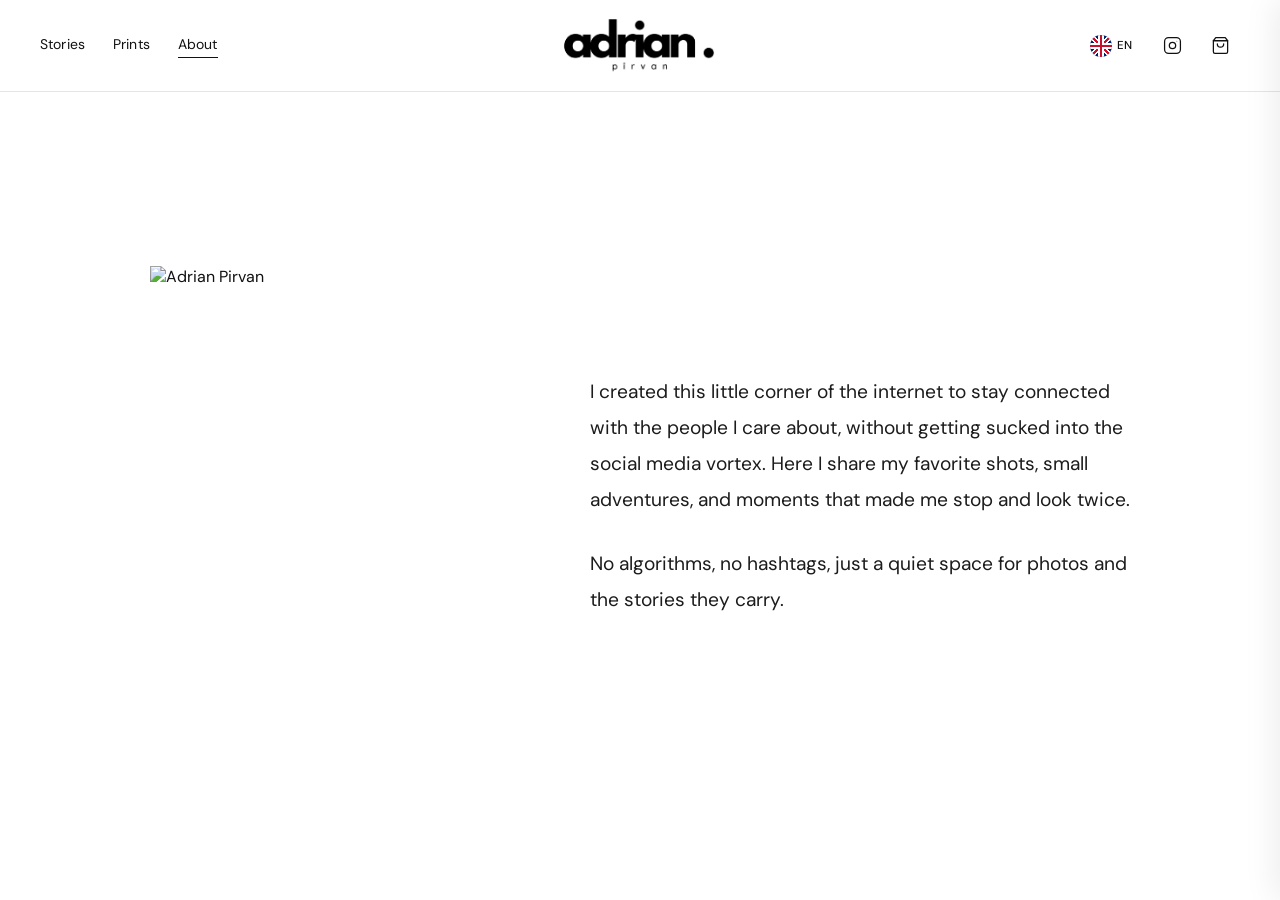
==== about.html @ 4e456046 "Initial commit" ====
<!DOCTYPE html>
<html lang="en">
<head>
  <meta charset="UTF-8">
  <meta name="viewport" content="width=device-width, initial-scale=1.0">
  <title data-i18n="title.about">About — adrianpirvan.com</title>
  <meta name="description" content="Adrian Pirvan — photographer. A quiet space for photos and the stories they carry.">
  <link rel="preconnect" href="https://fonts.googleapis.com">
  <link rel="preconnect" href="https://fonts.gstatic.com" crossorigin>
  <link href="https://fonts.googleapis.com/css2?family=Playfair+Display:ital,wght@0,400;0,600;0,700;1,400&family=DM+Sans:opsz,wght@9..40,300;9..40,400;9..40,500&display=swap" rel="stylesheet">
  <link rel="icon" type="image/svg+xml" href="favicon.svg">
  <link rel="icon" type="image/png" sizes="32x32" href="favicon-32.png">
  <link rel="apple-touch-icon" sizes="180x180" href="favicon-180.png">
  <link rel="stylesheet" href="css/main.css">
  <link rel="stylesheet" href="css/nav.css">
</head>
<body>

<!-- ===== NAVBAR ===== -->
<nav class="navbar" role="navigation" aria-label="Main navigation">
  <div class="nav-left">
    <a href="index.html" class="nav-link" data-i18n="nav.stories">Stories</a>
    <a href="prints.html" class="nav-link" data-i18n="nav.prints">Prints</a>
    <a href="about.html" class="nav-link active" data-i18n="nav.about">About</a>
<button class="hamburger-btn" id="hamburger-btn" aria-label="Open menu" aria-expanded="false">
      <span></span><span></span><span></span>
    </button>
  </div>

  <a href="index.html" class="nav-logo" aria-label="adrian. pirvan — home">
    <img src="assets/images/Logo/logo.png" alt="adrian. pirvan" class="logo-img">
  </a>

  <div class="nav-right">
    <button class="lang-btn" id="lang-btn" aria-label="Switch language">
      <img class="lang-flag" id="lang-flag" src="assets/images/flag-en.svg" alt="EN">
      <span class="lang-code" id="lang-code">EN</span>
    </button>
    <a href="https://www.instagram.com/adipirvan/" class="nav-icon-btn" target="_blank" rel="noopener noreferrer" aria-label="Follow on Instagram">
      <svg width="19" height="19" viewBox="0 0 24 24" fill="none" stroke="currentColor" stroke-width="1.6" stroke-linecap="round" stroke-linejoin="round" aria-hidden="true">
        <rect x="2" y="2" width="20" height="20" rx="5" ry="5"/>
        <circle cx="12" cy="12" r="4"/>
        <circle cx="17.5" cy="6.5" r="0.6" fill="currentColor" stroke="none"/>
      </svg>
    </a>
    <button class="nav-icon-btn" onclick="toggleCart()" aria-label="Open cart">
      <svg width="19" height="19" viewBox="0 0 24 24" fill="none" stroke="currentColor" stroke-width="1.6" stroke-linecap="round" stroke-linejoin="round" aria-hidden="true">
        <path d="M6 2L3 6v14a2 2 0 002 2h14a2 2 0 002-2V6l-3-4z"/>
        <line x1="3" y1="6" x2="21" y2="6"/>
        <path d="M16 10a4 4 0 01-8 0"/>
      </svg>
      <span class="cart-count" id="cart-count" aria-live="polite">0</span>
    </button>
  </div>
</nav>

<!-- ===== MOBILE MENU ===== -->
<div class="mobile-menu" id="mobile-menu">
  <a href="index.html" class="mobile-nav-link" data-i18n="nav.stories">Stories</a>
  <a href="prints.html" class="mobile-nav-link" data-i18n="nav.prints">Prints</a>
  <a href="about.html" class="mobile-nav-link active" data-i18n="nav.about">About</a>
</div>

<!-- ===== CART OVERLAY ===== -->
<div class="cart-overlay" id="cart-overlay" aria-hidden="true"></div>

<!-- ===== CART SIDEBAR ===== -->
<aside class="cart-sidebar" id="cart-sidebar" role="dialog" aria-label="Shopping cart" aria-modal="true">
  <div class="cart-header">
    <h2 data-i18n="cart.title">Your Cart</h2>
    <button class="cart-close-btn" onclick="closeCart()" aria-label="Close cart">
      <svg width="18" height="18" viewBox="0 0 24 24" fill="none" stroke="currentColor" stroke-width="1.8" stroke-linecap="round">
        <line x1="18" y1="6" x2="6" y2="18"/>
        <line x1="6" y1="6" x2="18" y2="18"/>
      </svg>
    </button>
  </div>
  <div class="cart-items" id="cart-items">
    <p class="cart-empty" data-i18n="cart.empty">Your cart is empty</p>
  </div>
  <div class="cart-footer">
    <div class="cart-total-row">
      <span class="cart-total-label" data-i18n="cart.total">Total</span>
      <span class="cart-total-amount" id="cart-total-amount">€0.00</span>
    </div>
    <button class="btn-checkout" data-i18n="cart.checkout">Proceed to Checkout</button>
  </div>
</aside>

<!-- ===== ABOUT SECTION ===== -->
<main class="about-page">
  <div class="about-container">
    <img
      class="about-photo"
      src="https://picsum.photos/600/750?random=17"
      alt="Adrian Pirvan"
    >
    <div class="about-text">
      <p data-i18n="about.p1">I created this little corner of the internet to stay connected with the people I care about, without getting sucked into the social media vortex. Here I share my favorite shots, small adventures, and moments that made me stop and look twice.</p>
      <p data-i18n="about.p2">No algorithms, no hashtags, just a quiet space for photos and the stories they carry.</p>
    </div>
  </div>
</main>

<script src="js/i18n.js"></script>
<script src="js/cart.js"></script>
<script src="js/nav.js"></script>
</body>
</html>
---- css/main.css ----
/* ============================================
   MAIN.CSS — Global styles & page layouts
   ============================================ */

*, *::before, *::after {
  box-sizing: border-box;
  margin: 0;
  padding: 0;
}

:root {
  --black: #111111;
  --white: #ffffff;
  --gray-light: #f7f7f5;
  --gray-medium: #8a8a8a;
  --gray-border: #e5e5e5;
  --charcoal: #1a1a1a;
  --font-serif: 'Playfair Display', Georgia, serif;
  --font-sans: 'DM Sans', system-ui, sans-serif;
  --nav-height: 92px;
  --content-max: 860px;
}

html {
  font-size: 16px;
  -webkit-font-smoothing: antialiased;
  -moz-osx-font-smoothing: grayscale;
}

body {
  font-family: var(--font-sans);
  color: var(--black);
  background: var(--white);
  padding-top: var(--nav-height);
}

a {
  color: inherit;
  text-decoration: none;
}

img {
  display: block;
  max-width: 100%;
}

/* ============================================
   STORIES PAGE
   ============================================ */

.stories-page {
  padding-bottom: 80px;
}

.post {
  padding-top: 80px;
}

.post-meta {
  text-align: center;
  font-size: 0.7rem;
  letter-spacing: 0.1em;
  text-transform: uppercase;
  color: var(--gray-medium);
  margin-bottom: 22px;
  font-weight: 700;
}

.post-title {
  font-family: var(--font-serif);
  font-size: clamp(1.8rem, 3.2vw, 2.6rem);
  font-weight: 700;
  text-align: center;
  line-height: 1.15;
  max-width: 860px;
  margin: 0 auto 32px;
  padding: 0 32px;
  letter-spacing: -0.015em;
}

.post-body {
  text-align: center;
  max-width: var(--content-max);
  margin: 0 auto 64px;
  padding: 0 32px;
  font-size: 1.0625rem;
  line-height: 1.82;
  color: #2c2c2c;
}

.post-body p + p {
  margin-top: 0.75em;
}

.post-body a {
  border-bottom: 1px solid var(--gray-medium);
  transition: border-color 0.2s;
}

.post-body a:hover {
  border-bottom-color: var(--black);
}

/* ============================================
   ABOUT PAGE
   ============================================ */

.about-page {
  min-height: calc(100vh - var(--nav-height));
  display: flex;
  align-items: center;
}

.about-container {
  display: flex;
  align-items: center;
  gap: 80px;
  max-width: 1100px;
  margin: 0 auto;
  padding: 80px 60px;
  width: 100%;
}

.about-photo {
  flex: 0 0 360px;
  width: 360px;
  height: 460px;
  object-fit: cover;
  object-position: center top;
}

.about-text {
  flex: 1;
}

.about-text p {
  font-size: 1.2rem;
  line-height: 1.88;
  color: #1c1c1c;
  margin-bottom: 28px;
}

.about-text p:last-child {
  margin-bottom: 0;
}

/* ============================================
   UNDER CONSTRUCTION OVERLAY
   ============================================ */

.uc-overlay {
  position: fixed;
  top: var(--nav-height);
  left: 0;
  right: 0;
  bottom: 0;
  background: rgba(0, 0, 0, 0.91);
  z-index: 1999;
  display: flex;
  flex-direction: column;
  align-items: center;
  justify-content: center;
  gap: 16px;
  pointer-events: none;
}

.uc-overlay.hidden {
  display: none;
}

.uc-title {
  font-family: var(--font-serif);
  font-size: clamp(2.4rem, 6vw, 5rem);
  font-style: italic;
  font-weight: 400;
  color: #ffffff;
  letter-spacing: -0.02em;
}

.uc-sub {
  font-family: var(--font-sans);
  font-size: 0.72rem;
  font-weight: 500;
  letter-spacing: 0.15em;
  text-transform: uppercase;
  color: rgba(255, 255, 255, 0.45);
}

/* ============================================
   RESPONSIVE
   ============================================ */

@media (max-width: 900px) {
  .post-title {
    font-size: 2.2rem;
  }

  .about-container {
    flex-direction: column;
    padding: 60px 32px;
    gap: 44px;
    align-items: flex-start;
  }

  .about-photo {
    flex: none;
    width: 100%;
    max-width: 420px;
    height: 340px;
  }

  .about-text p {
    font-size: 1.05rem;
  }
}

@media (max-width: 600px) {
  :root {
    --nav-height: 68px;
  }

  .post {
    padding-top: 48px;
  }

  .post-title {
    font-size: 1.75rem;
    padding: 0 20px;
    margin-bottom: 20px;
  }

  .post-body {
    font-size: 0.9625rem;
    padding: 0 20px;
    margin-bottom: 40px;
    line-height: 1.75;
  }

  .about-container {
    padding: 36px 20px;
    gap: 32px;
  }

  .about-photo {
    height: 260px;
  }

  .about-text p {
    font-size: 0.9625rem;
    line-height: 1.75;
    margin-bottom: 20px;
  }

  .stories-page {
    padding-bottom: 56px;
  }
}
---- css/nav.css ----
/* ============================================
   NAV.CSS — Navbar & Cart Sidebar
   ============================================ */

/* ===== NAVBAR ===== */

.navbar {
  position: fixed;
  top: 0;
  left: 0;
  right: 0;
  height: var(--nav-height);
  background: var(--white);
  border-bottom: 1px solid var(--gray-border);
  display: grid;
  grid-template-columns: 1fr auto 1fr;
  align-items: center;
  padding: 0 40px;
  z-index: 1000;
}

.nav-left {
  display: flex;
  align-items: center;
  gap: 28px;
}

.nav-right {
  display: flex;
  align-items: center;
  gap: 8px;
  justify-content: flex-end;
}

/* Logo */
.nav-logo {
  text-align: center;
  text-decoration: none;
  line-height: 1;
  display: flex;
  flex-direction: column;
  align-items: center;
}

.logo-img {
  height: 82px;
  width: auto;
  display: block;
}

/* Nav links */
.nav-link {
  font-family: var(--font-sans);
  font-size: 0.875rem;
  font-weight: 400;
  color: var(--black);
  text-decoration: none;
  letter-spacing: 0.01em;
  position: relative;
  padding-bottom: 3px;
  white-space: nowrap;
}

.nav-link::after {
  content: '';
  position: absolute;
  bottom: -2px;
  left: 0;
  width: 0;
  height: 1px;
  background: var(--black);
  transition: width 0.25s ease;
}

.nav-link:hover::after,
.nav-link.active::after {
  width: 100%;
}

/* Language toggle */
.lang-btn {
  background: none;
  border: 1px solid transparent;
  cursor: pointer;
  display: flex;
  align-items: center;
  gap: 5px;
  padding: 0 10px;
  height: 40px;
  border-radius: 20px;
  font-family: var(--font-sans);
  font-size: 0.72rem;
  font-weight: 500;
  letter-spacing: 0.05em;
  color: var(--black);
  transition: border-color 0.2s;
  flex-shrink: 0;
}

.lang-btn:hover {
  border-color: var(--gray-border);
}

.lang-flag {
  width: 22px;
  height: 22px;
  display: block;
  flex-shrink: 0;
  border-radius: 50%;
  object-fit: cover;
}

/* Icon buttons */
.nav-icon-btn {
  background: none;
  border: 1px solid transparent;
  cursor: pointer;
  padding: 0;
  display: flex;
  align-items: center;
  justify-content: center;
  color: var(--black);
  position: relative;
  border-radius: 50%;
  width: 40px;
  height: 40px;
  transition: border-color 0.2s;
  text-decoration: none;
  flex-shrink: 0;
}

.nav-icon-btn:hover {
  border-color: var(--gray-border);
}

/* Cart count badge */
.cart-count {
  position: absolute;
  top: 5px;
  right: 5px;
  background: var(--black);
  color: var(--white);
  font-family: var(--font-sans);
  font-size: 0.52rem;
  font-weight: 600;
  width: 14px;
  height: 14px;
  border-radius: 50%;
  display: flex;
  align-items: center;
  justify-content: center;
  opacity: 0;
  transition: opacity 0.2s;
  pointer-events: none;
  line-height: 1;
}

.cart-count.visible {
  opacity: 1;
}

/* ===== CART SIDEBAR ===== */

.cart-overlay {
  position: fixed;
  inset: 0;
  background: rgba(0, 0, 0, 0.4);
  z-index: 1100;
  opacity: 0;
  pointer-events: none;
  transition: opacity 0.3s ease;
}

.cart-overlay.open {
  opacity: 1;
  pointer-events: all;
}

.cart-sidebar {
  position: fixed;
  top: 0;
  right: 0;
  width: 420px;
  max-width: 100vw;
  height: 100dvh;
  background: var(--white);
  z-index: 1101;
  transform: translateX(100%);
  transition: transform 0.38s cubic-bezier(0.4, 0, 0.2, 1);
  will-change: transform;
  display: flex;
  flex-direction: column;
  box-shadow: -4px 0 32px rgba(0, 0, 0, 0.08);
}

.cart-sidebar.open {
  transform: translateX(0);
}

.cart-header {
  display: flex;
  align-items: center;
  justify-content: space-between;
  padding: 28px 32px 24px;
  border-bottom: 1px solid var(--gray-border);
  flex-shrink: 0;
}

.cart-header h2 {
  font-family: var(--font-serif);
  font-size: 1.35rem;
  font-weight: 600;
}

.cart-close-btn {
  background: none;
  border: none;
  cursor: pointer;
  color: var(--black);
  padding: 6px;
  display: flex;
  align-items: center;
  justify-content: center;
  opacity: 0.55;
  transition: opacity 0.2s;
  border-radius: 4px;
}

.cart-close-btn:hover {
  opacity: 1;
}

.cart-items {
  flex: 1;
  overflow-y: auto;
  padding: 28px 32px;
}

.cart-empty {
  text-align: center;
  color: var(--gray-medium);
  font-size: 0.9rem;
  margin-top: 40px;
  line-height: 1.6;
}

.cart-item {
  display: flex;
  gap: 16px;
  margin-bottom: 24px;
  padding-bottom: 24px;
  border-bottom: 1px solid var(--gray-border);
}

.cart-item:last-child {
  border-bottom: none;
  margin-bottom: 0;
  padding-bottom: 0;
}

.cart-item-img {
  width: 78px;
  height: 58px;
  object-fit: cover;
  flex-shrink: 0;
}

.cart-item-info {
  flex: 1;
  min-width: 0;
}

.cart-item-name {
  font-weight: 500;
  font-size: 0.9rem;
  margin-bottom: 4px;
  white-space: nowrap;
  overflow: hidden;
  text-overflow: ellipsis;
}

.cart-item-size {
  font-size: 0.78rem;
  color: var(--gray-medium);
  margin-bottom: 10px;
}

.cart-item-row {
  display: flex;
  align-items: center;
  justify-content: space-between;
}

.cart-item-price {
  font-size: 0.88rem;
  font-weight: 500;
}

.cart-item-remove {
  background: none;
  border: none;
  cursor: pointer;
  font-family: var(--font-sans);
  font-size: 0.75rem;
  color: var(--gray-medium);
  text-decoration: underline;
  padding: 0;
  transition: color 0.2s;
}

.cart-item-remove:hover {
  color: var(--black);
}

.cart-footer {
  padding: 24px 32px 32px;
  border-top: 1px solid var(--gray-border);
  flex-shrink: 0;
}

.cart-total-row {
  display: flex;
  justify-content: space-between;
  align-items: baseline;
  margin-bottom: 20px;
}

.cart-total-label {
  font-size: 0.72rem;
  font-weight: 500;
  text-transform: uppercase;
  letter-spacing: 0.08em;
  color: var(--gray-medium);
}

.cart-total-amount {
  font-size: 1.1rem;
  font-weight: 600;
}

.btn-checkout {
  width: 100%;
  padding: 16px 24px;
  background: var(--black);
  color: var(--white);
  border: none;
  cursor: pointer;
  font-family: var(--font-sans);
  font-size: 0.78rem;
  font-weight: 500;
  letter-spacing: 0.12em;
  text-transform: uppercase;
  transition: background 0.2s;
}

.btn-checkout:hover {
  background: #2c2c2c;
}

/* ===== HAMBURGER BUTTON ===== */

.hamburger-btn {
  display: none;
  flex-direction: column;
  justify-content: center;
  align-items: center;
  gap: 5px;
  background: none;
  border: none;
  cursor: pointer;
  padding: 8px;
  width: 40px;
  height: 40px;
  flex-shrink: 0;
}

.hamburger-btn span {
  display: block;
  width: 22px;
  height: 1.5px;
  background: var(--black);
  transition: transform 0.22s ease, opacity 0.22s ease;
  transform-origin: center;
}

.hamburger-btn.open span:nth-child(1) {
  transform: translateY(6.5px) rotate(45deg);
}

.hamburger-btn.open span:nth-child(2) {
  opacity: 0;
}

.hamburger-btn.open span:nth-child(3) {
  transform: translateY(-6.5px) rotate(-45deg);
}

/* ===== MOBILE MENU ===== */

.mobile-menu {
  position: fixed;
  top: var(--nav-height);
  left: 0;
  right: 0;
  background: var(--white);
  border-bottom: 1px solid var(--gray-border);
  z-index: 2000;
  display: flex;
  flex-direction: column;
  padding: 8px 0 16px;
  transform: translateY(-8px);
  opacity: 0;
  pointer-events: none;
  transition: transform 0.22s ease, opacity 0.22s ease;
  will-change: transform, opacity;
}

.mobile-menu.open {
  transform: translateY(0);
  opacity: 1;
  pointer-events: all;
}

.mobile-nav-link {
  font-family: var(--font-sans);
  font-size: 1rem;
  font-weight: 400;
  color: var(--black);
  text-decoration: none;
  padding: 14px 28px;
  border-bottom: 1px solid var(--gray-border);
  transition: background 0.15s;
}

.mobile-nav-link:last-child {
  border-bottom: none;
}

.mobile-nav-link:hover {
  background: var(--gray-light);
}

.mobile-nav-link.active {
  font-weight: 500;
}

/* ===== RESPONSIVE ===== */

@media (max-width: 900px) {
  .navbar {
    padding: 0 24px;
  }

  .nav-left {
    gap: 18px;
  }
}

@media (max-width: 640px) {
  .navbar {
    padding: 0 16px;
  }

  /* Hide desktop links, show hamburger */
  .nav-link {
    display: none;
  }

  .hamburger-btn {
    display: flex;
  }

  .logo-img {
    height: 52px;
  }

  .lang-code {
    display: none;
  }

  .nav-icon-btn {
    width: 36px;
    height: 36px;
  }

  .cart-sidebar {
    width: 100vw;
  }
}
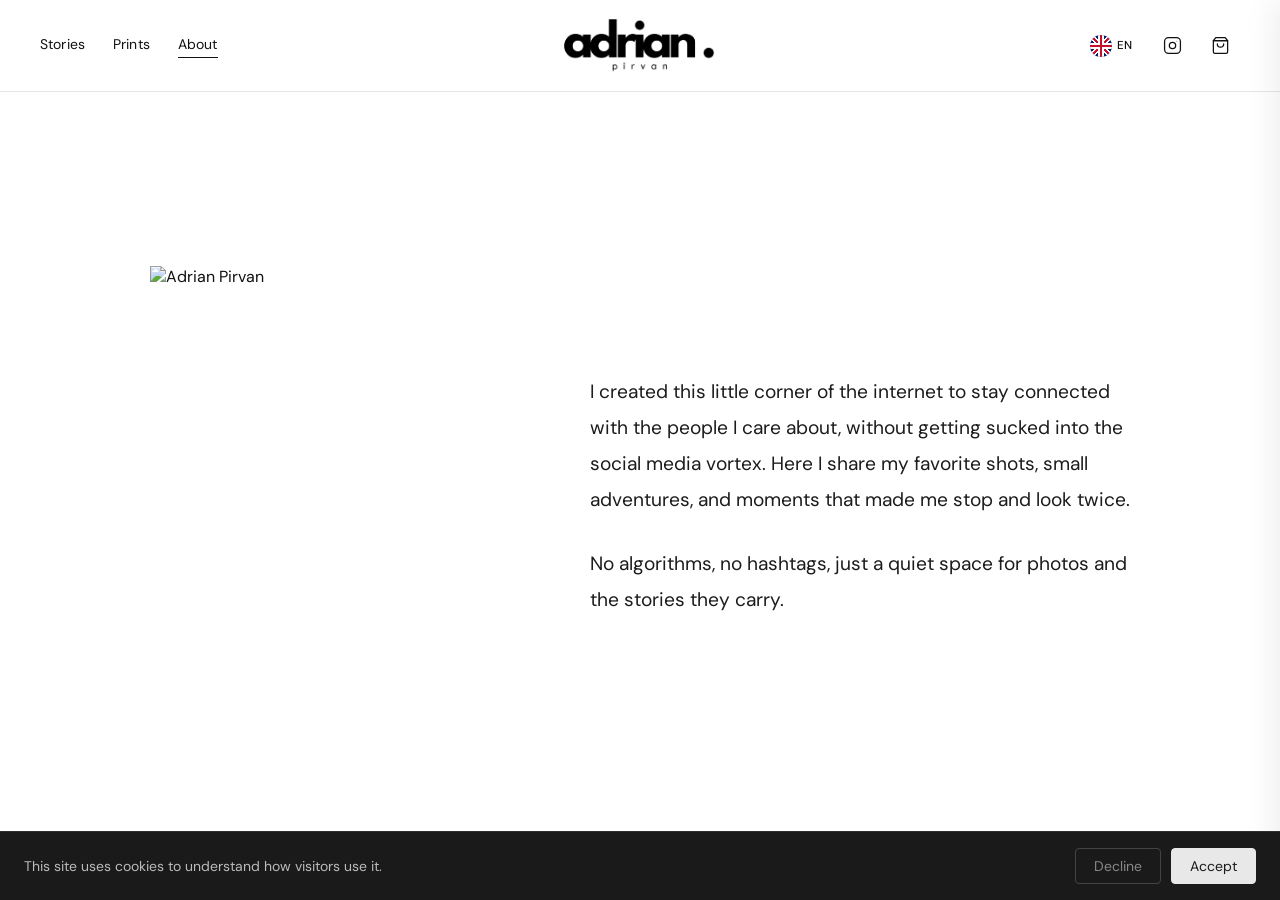
==== commit 0e3c948d: "Add SEO, analytics, GDPR, and RSS essentials - Add robots.txt and sitemap.xml - Add Open Graph and T" ====
--- a/about.html
+++ b/about.html
@@ -5,6 +5,16 @@
   <meta name="viewport" content="width=device-width, initial-scale=1.0">
   <title data-i18n="title.about">About — adrianpirvan.com</title>
   <meta name="description" content="Adrian Pirvan — photographer. A quiet space for photos and the stories they carry.">
+  <!-- Open Graph / Social Sharing -->
+  <meta property="og:type" content="website">
+  <meta property="og:url" content="https://adrianpirvan.com/about.html">
+  <meta property="og:title" content="About — adrianpirvan.com">
+  <meta property="og:description" content="Adrian Pirvan — photographer. A quiet space for photos and the stories they carry.">
+  <meta property="og:image" content="https://adrianpirvan.com/assets/images/Logo/logo.png">
+  <meta name="twitter:card" content="summary_large_image">
+  <meta name="twitter:title" content="About — adrianpirvan.com">
+  <meta name="twitter:description" content="Adrian Pirvan — photographer. A quiet space for photos and the stories they carry.">
+  <meta name="twitter:image" content="https://adrianpirvan.com/assets/images/Logo/logo.png">
   <link rel="preconnect" href="https://fonts.googleapis.com">
   <link rel="preconnect" href="https://fonts.gstatic.com" crossorigin>
   <link href="https://fonts.googleapis.com/css2?family=Playfair+Display:ital,wght@0,400;0,600;0,700;1,400&family=DM+Sans:opsz,wght@9..40,300;9..40,400;9..40,500&display=swap" rel="stylesheet">
@@ -13,6 +23,18 @@
   <link rel="apple-touch-icon" sizes="180x180" href="favicon-180.png">
   <link rel="stylesheet" href="css/main.css">
   <link rel="stylesheet" href="css/nav.css">
+  <!-- Google Analytics (blocked until cookie consent) -->
+  <script>
+    window.dataLayer = window.dataLayer || [];
+    function gtag(){dataLayer.push(arguments);}
+    gtag('consent', 'default', { analytics_storage: 'denied' });
+  </script>
+  <script async src="https://www.googletagmanager.com/gtag/js?id=G-0BCDQ8RXC4"></script>
+  <script>
+    gtag('js', new Date());
+    gtag('config', 'G-0BCDQ8RXC4');
+  </script>
+  <link rel="stylesheet" href="css/cookie-consent.css">
 </head>
 <body>
 
@@ -105,5 +127,15 @@
 <script src="js/i18n.js"></script>
 <script src="js/cart.js"></script>
 <script src="js/nav.js"></script>
+
+<!-- ===== COOKIE CONSENT BANNER ===== -->
+<div class="cookie-banner" id="cookie-banner" role="dialog" aria-label="Cookie consent">
+  <p>This site uses cookies to understand how visitors use it.</p>
+  <div class="cookie-banner-actions">
+    <button class="cookie-btn cookie-btn-decline" onclick="cookieDecline()">Decline</button>
+    <button class="cookie-btn cookie-btn-accept" onclick="cookieAccept()">Accept</button>
+  </div>
+</div>
+<script src="js/cookie-consent.js"></script>
 </body>
 </html>
--- a/css/cookie-consent.css
+++ b/css/cookie-consent.css
@@ -0,0 +1,75 @@
+.cookie-banner {
+  position: fixed;
+  bottom: 0;
+  left: 0;
+  right: 0;
+  z-index: 9999;
+  background: #1a1a1a;
+  color: #e8e8e8;
+  padding: 16px 24px;
+  display: flex;
+  align-items: center;
+  justify-content: space-between;
+  gap: 16px;
+  font-family: 'DM Sans', sans-serif;
+  font-size: 0.875rem;
+  border-top: 1px solid #2e2e2e;
+  transform: translateY(100%);
+  transition: transform 0.3s ease;
+}
+
+.cookie-banner.visible {
+  transform: translateY(0);
+}
+
+.cookie-banner p {
+  margin: 0;
+  line-height: 1.5;
+  flex: 1;
+  color: #bbb;
+}
+
+.cookie-banner-actions {
+  display: flex;
+  gap: 10px;
+  flex-shrink: 0;
+}
+
+.cookie-btn {
+  padding: 8px 18px;
+  border-radius: 4px;
+  font-family: 'DM Sans', sans-serif;
+  font-size: 0.875rem;
+  cursor: pointer;
+  border: 1px solid #444;
+  transition: background 0.2s, color 0.2s, border-color 0.2s;
+}
+
+.cookie-btn-accept {
+  background: #e8e8e8;
+  color: #1a1a1a;
+  border-color: #e8e8e8;
+}
+
+.cookie-btn-accept:hover {
+  background: #fff;
+  border-color: #fff;
+}
+
+.cookie-btn-decline {
+  background: transparent;
+  color: #888;
+}
+
+.cookie-btn-decline:hover {
+  color: #e8e8e8;
+  border-color: #888;
+}
+
+@media (max-width: 600px) {
+  .cookie-banner {
+    flex-direction: column;
+    align-items: flex-start;
+    gap: 12px;
+  }
+}
